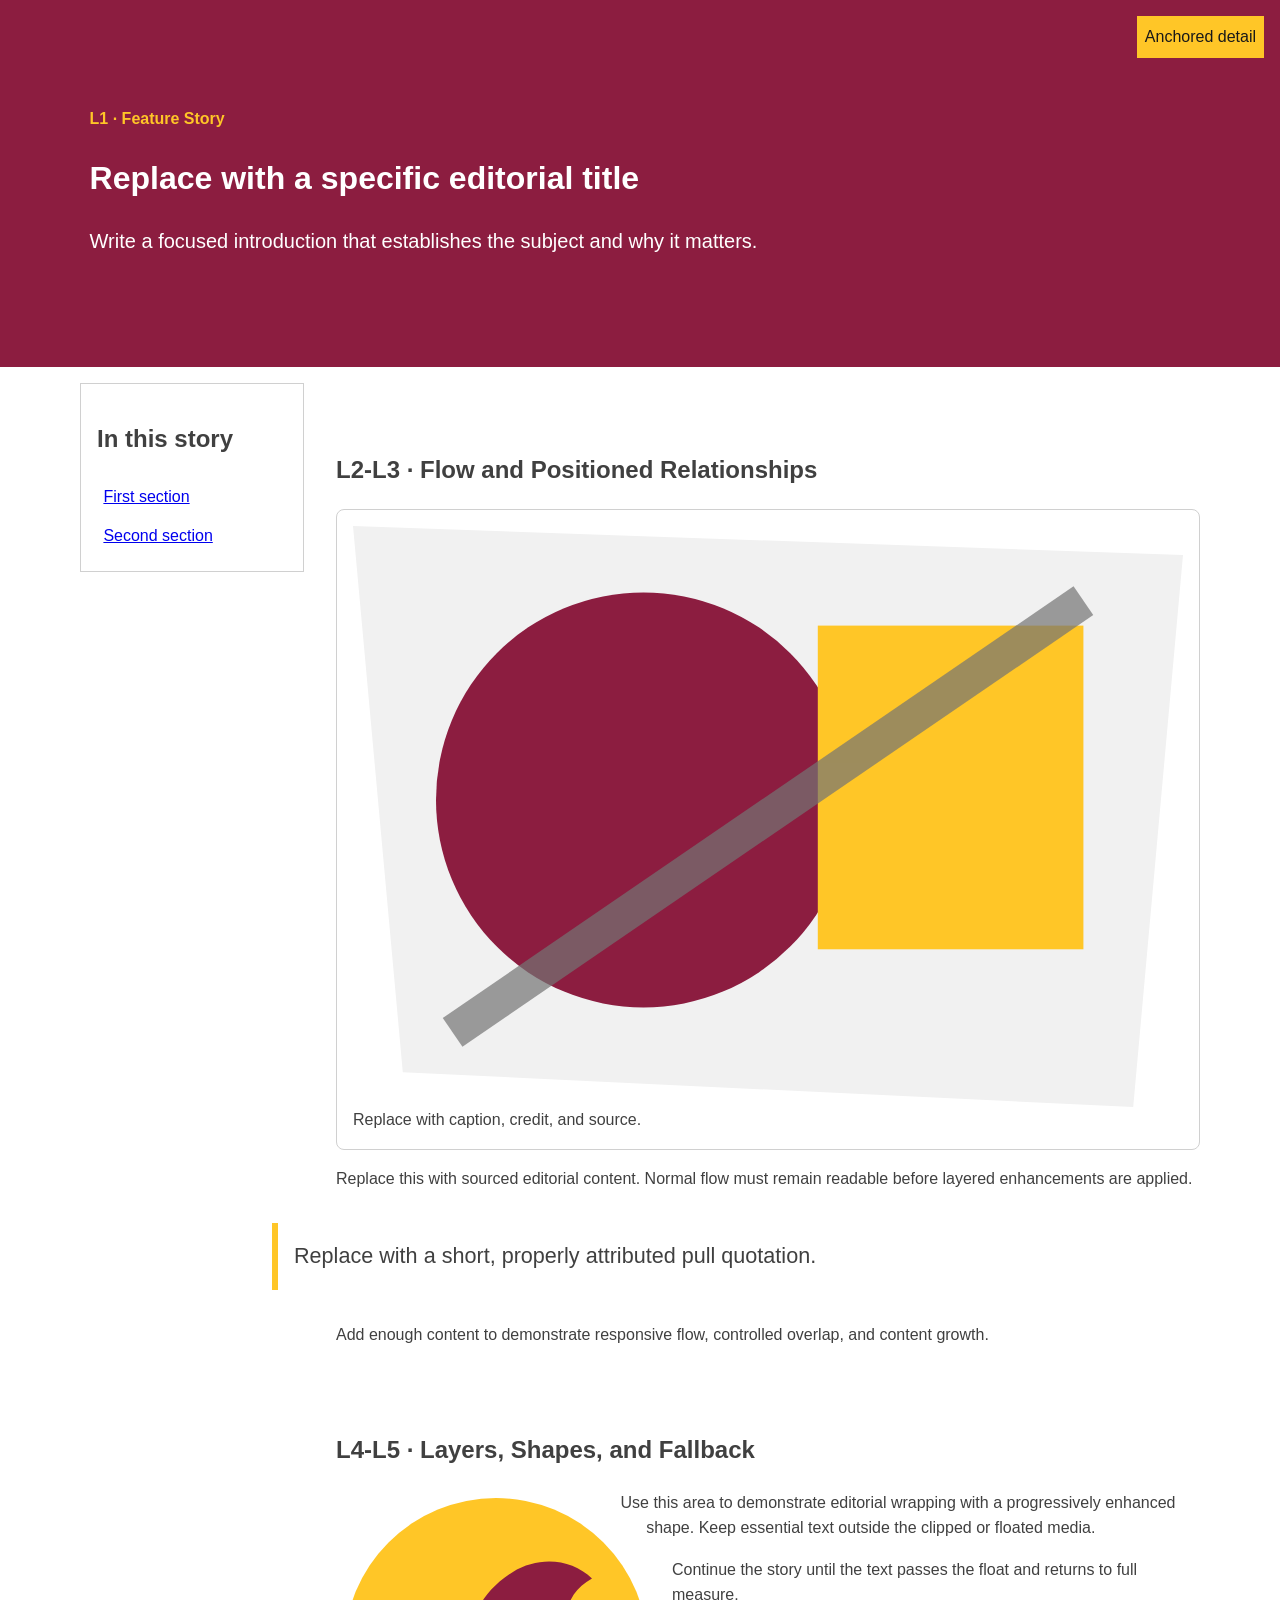
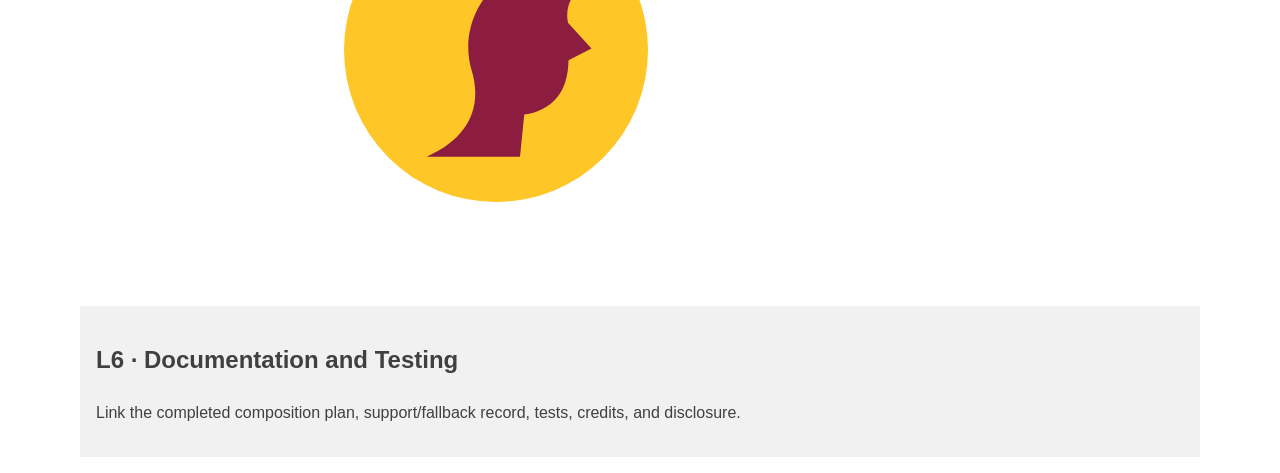
==== index.html @ 11657ce9 "initial build" ====
<!doctype html>
<html lang="en">
  <head>
    <meta charset="utf-8" />
    <meta name="viewport" content="width=device-width,initial-scale=1" />
    <title>Layered Feature Story</title>
    <link rel="stylesheet" href="styles.css" />
  </head>
  <body>
    <header class="feature-header">
      <p class="eyebrow">L1 · Feature Story</p>
      <h1>Replace with a specific editorial title</h1>
      <p class="lede">
        Write a focused introduction that establishes the subject and why it
        matters.
      </p>
      <span class="issue-badge">Anchored detail</span>
    </header>
    <main>
      <aside class="story-guide">
        <h2>In this story</h2>
        <a href="#section-one">First section</a>
        <a href="#section-two">Second section</a>
      </aside>
      <article>
        <section id="section-one">
          <h2>L2-L3 · Flow and Positioned Relationships</h2>
          <figure class="feature-figure">
            <img
              src="feature.svg"
              alt="Replace with a contextual alternative"
              width="1000"
              height="700"
            />
            <figcaption>Replace with caption, credit, and source.</figcaption>
          </figure>
          <p>
            Replace this with sourced editorial content. Normal flow must remain
            readable before layered enhancements are applied.
          </p>
          <blockquote class="pull-quote">
            Replace with a short, properly attributed pull quotation.
          </blockquote>
          <p>
            Add enough content to demonstrate responsive flow, controlled
            overlap, and content growth.
          </p>
        </section>
        <section id="section-two">
          <h2>L4-L5 · Layers, Shapes, and Fallback</h2>
          <img
            class="shape-portrait"
            src="portrait.svg"
            alt="Replace with a contextual alternative"
            width="600"
            height="600"
          />
          <p>
            Use this area to demonstrate editorial wrapping with a progressively
            enhanced shape. Keep essential text outside the clipped or floated
            media.
          </p>
          <p>
            Continue the story until the text passes the float and returns to
            full measure.
          </p>
        </section>
      </article>
      <section class="documentation">
        <h2>L6 · Documentation and Testing</h2>
        <p>
          Link the completed composition plan, support/fallback record, tests,
          credits, and disclosure.
        </p>
      </section>
    </main>
  </body>
</html>
---- styles.css ----
:root {
  --color-text: #404040;
  --color-surface: #fff;
  --color-action: #8c1d40;
  --color-accent: #ffc627;
  --color-border: #d0d0d0;
  --color-muted: #5c6670;
  --space-3: 1rem;
  --radius: 0.5rem;
  --measure: 68ch;
  --layer-base: 0;
  --layer-raised: 10;
  --layer-sticky: 20;
  --layer-overlay: 30;
}
*,
*::before,
*::after {
  box-sizing: border-box;
}
html {
  scroll-behavior: smooth;
}
body {
  margin: 0;
  color: var(--color-text);
  background: var(--color-surface);
  font-family: Arial, sans-serif;
  line-height: 1.6;
}
.feature-header {
  position: relative;
  padding: clamp(2rem, 7vw, 6rem);
  background: var(--color-action);
  color: #fff;
}
.eyebrow {
  color: var(--color-accent);
  font-weight: 700;
}
.lede {
  max-width: var(--measure);
  font-size: 1.25rem;
}
.issue-badge {
  position: absolute;
  inset-block-start: 1rem;
  inset-inline-end: 1rem;
  padding: 0.5rem;
  background: var(--color-accent);
  color: #191919;
}
main {
  display: grid;
  gap: 2rem;
  max-width: 72rem;
  margin: auto;
  padding: var(--space-3);
}
article {
  min-width: 0;
}
article section {
  display: flow-root;
  margin-block: 3rem;
  scroll-margin-block-start: 6rem;
}
.story-guide {
  align-self: start;
  padding: 1rem;
  border: 1px solid var(--color-border);
}
.story-guide a {
  display: block;
  padding: 0.4rem;
}
.feature-figure {
  position: relative;
  margin: 0;
  padding: 1rem;
  border: 1px solid var(--color-border);
  border-radius: var(--radius);
}
img {
  display: block;
  max-width: 100%;
  height: auto;
}
.pull-quote {
  margin: 2rem 0;
  padding: 1rem;
  border-inline-start: 0.4rem solid var(--color-accent);
  font-size: 1.35rem;
}
.shape-portrait {
  width: min(45%, 20rem);
  margin: 0 1rem 1rem 0;
  border-radius: 50%;
}
.documentation {
  grid-column: 1/-1;
  padding: 1rem;
  background: #f1f1f1;
}
@media (min-width: 52rem) {
  main {
    grid-template-columns: 14rem 1fr;
  }
  .story-guide {
    position: sticky;
    inset-block-start: 1rem;
    z-index: var(--layer-sticky);
  }
  .pull-quote {
    position: relative;
    z-index: var(--layer-raised);
    margin-inline-start: -4rem;
    background: var(--color-surface);
  }
  @supports (shape-outside: circle(50%)) {
    .shape-portrait {
      float: inline-start;
      shape-outside: circle(50%);
      shape-margin: 1rem;
    }
  }
}
@supports (clip-path: polygon(0 0)) {
  .feature-figure img {
    clip-path: polygon(0 0, 100% 5%, 94% 100%, 6% 94%);
  }
}
:focus-visible {
  outline: 0.2rem solid var(--color-accent);
  outline-offset: 0.2rem;
}
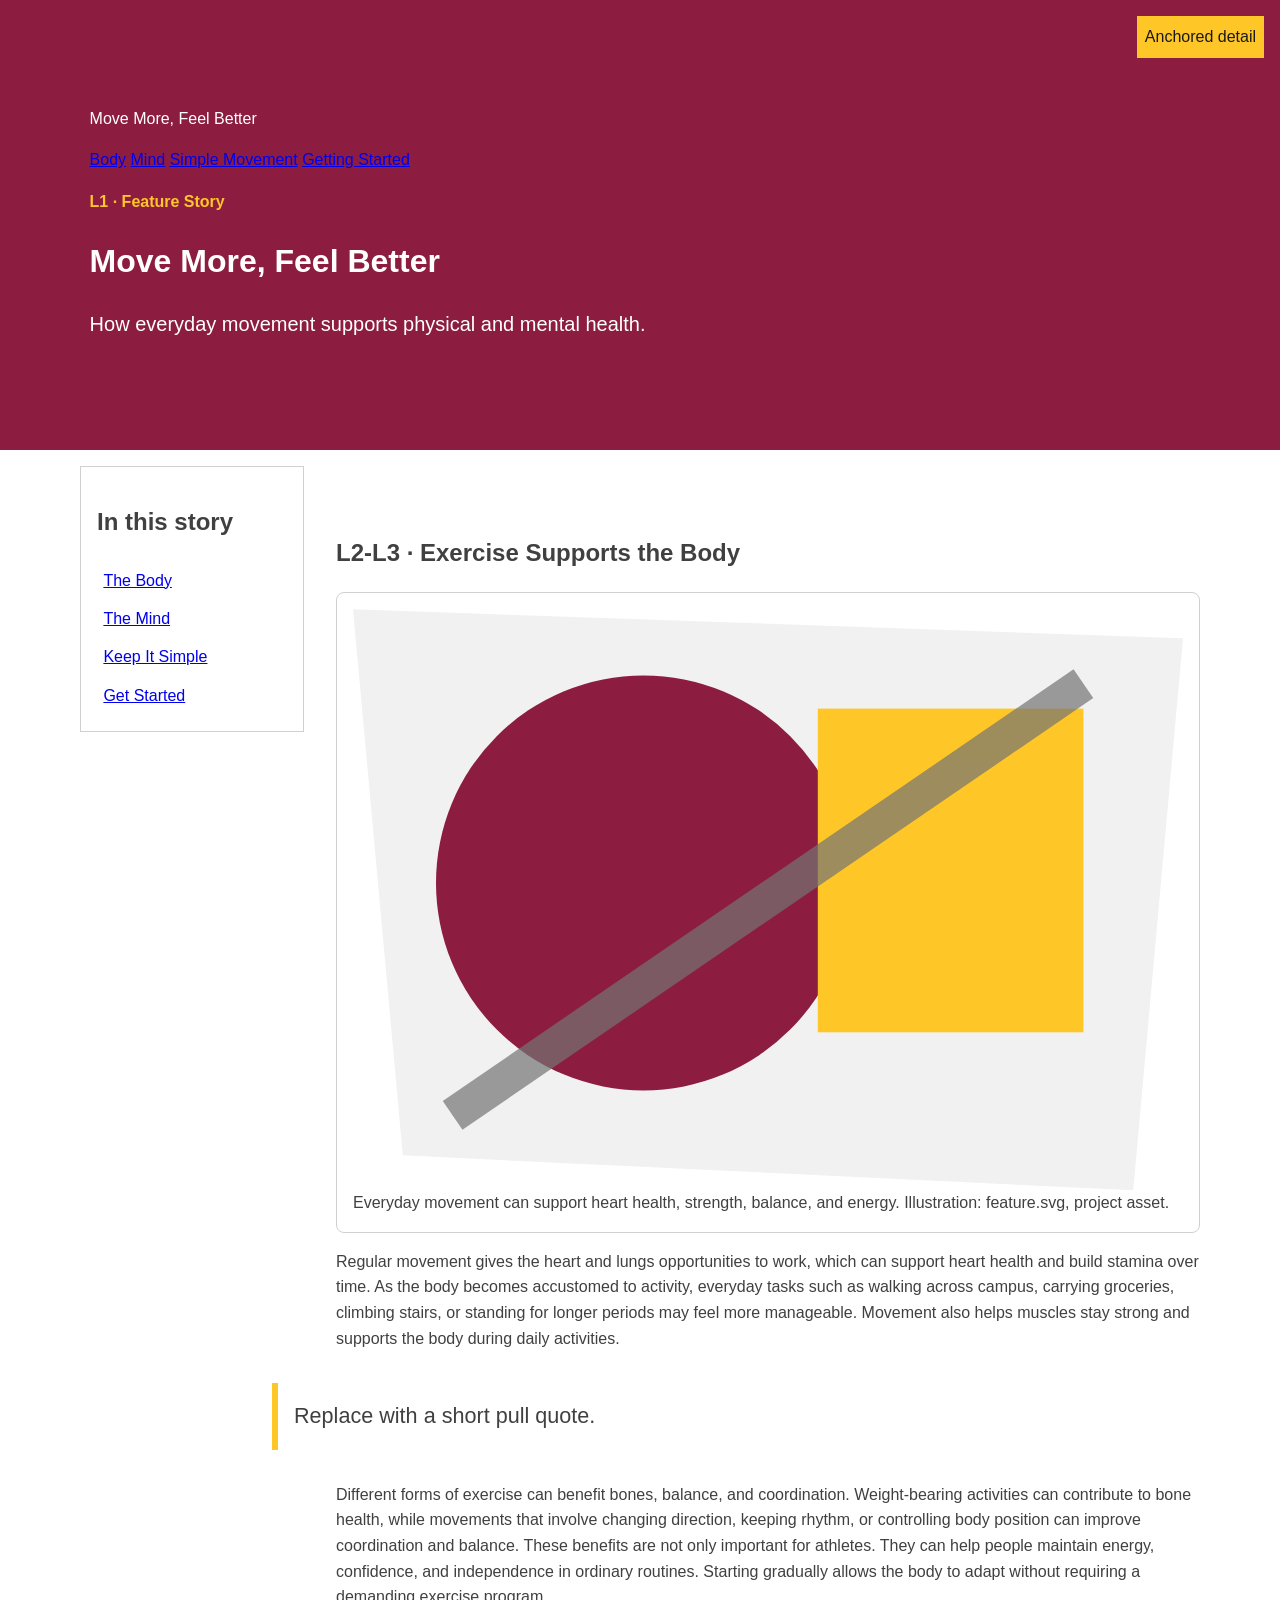
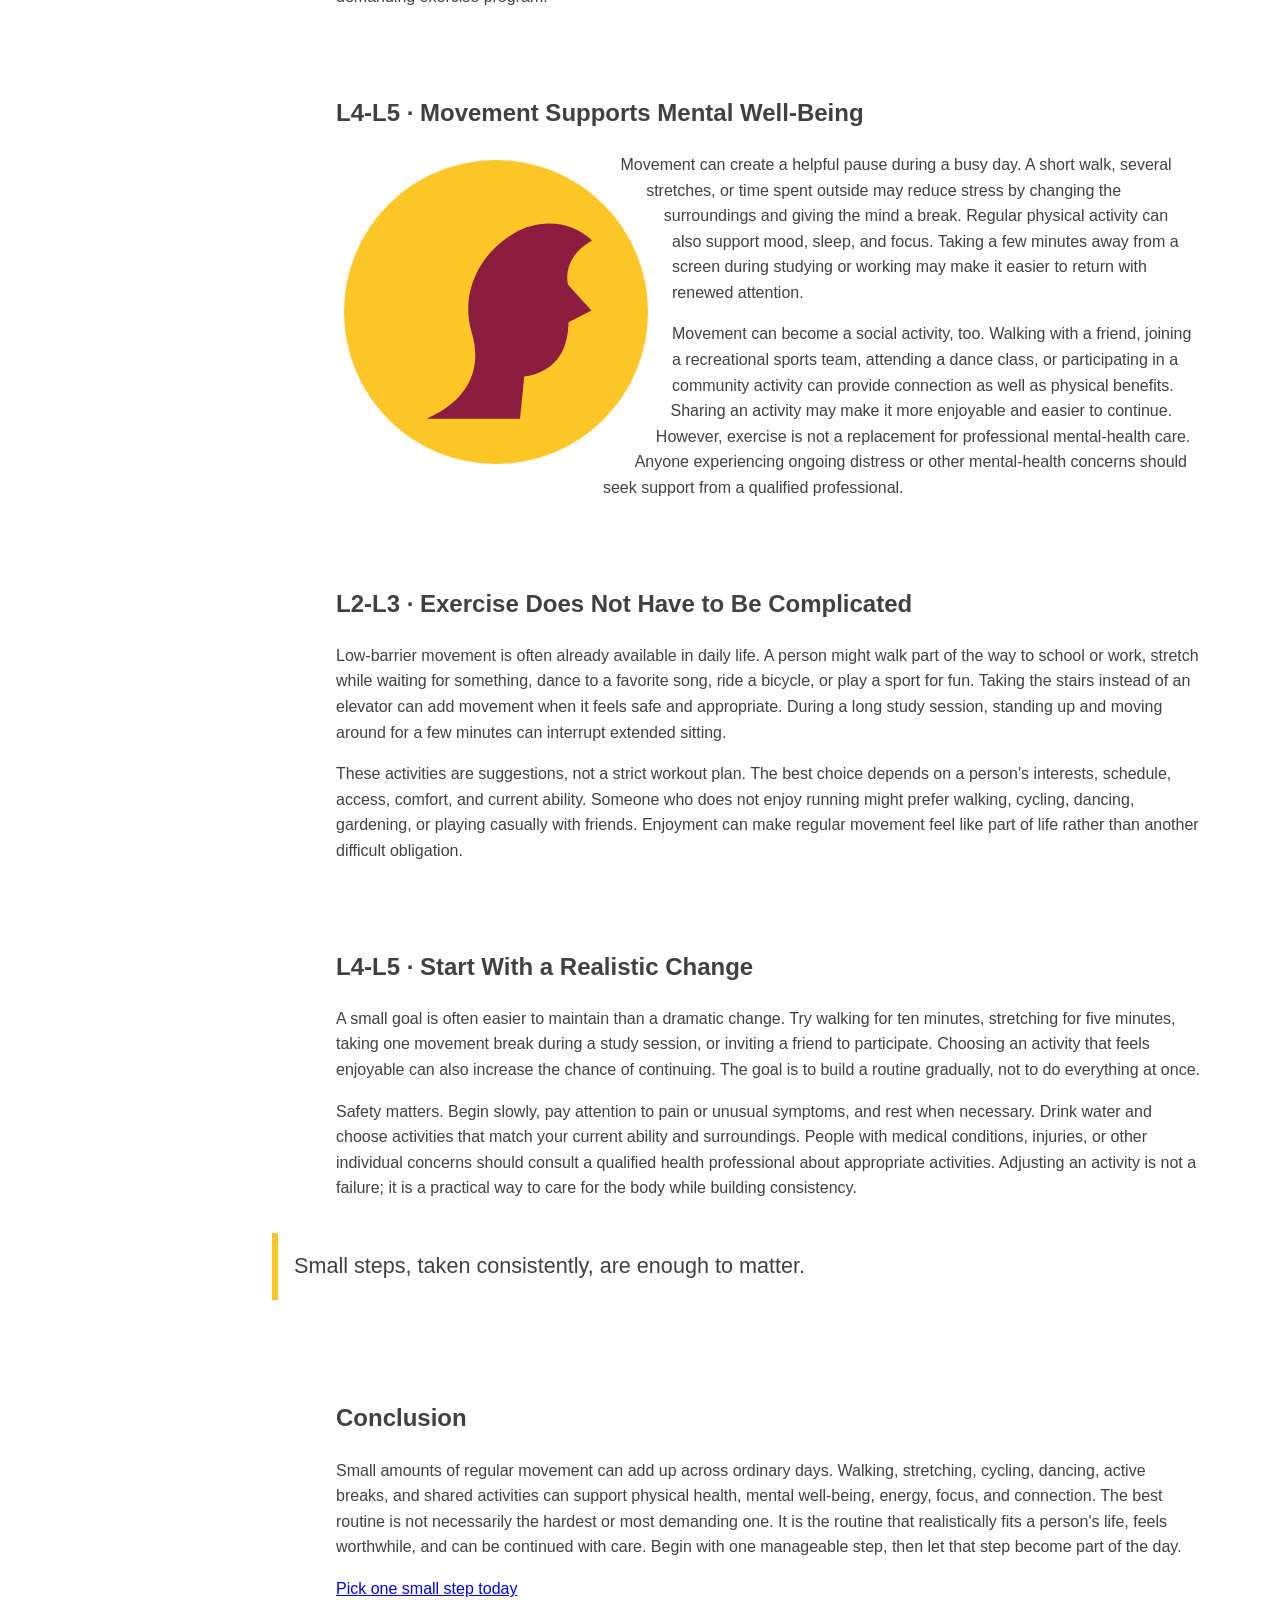
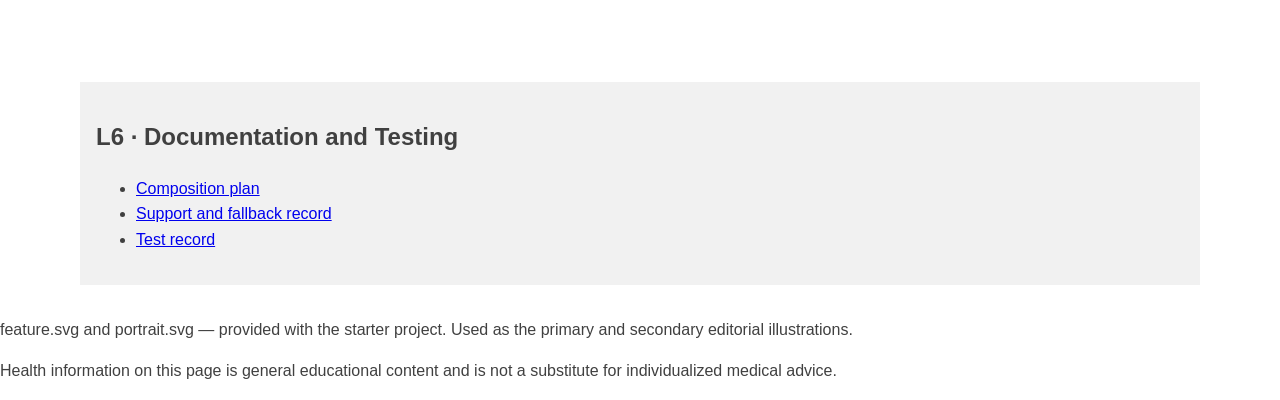
==== commit 64031cdd: "Update index.html" ====
--- a/index.html
+++ b/index.html
@@ -8,71 +8,195 @@
   </head>
   <body>
     <header class="feature-header">
+      <div class="site-header">
+        <p class="site-name">Move More, Feel Better</p>
+
+        <nav aria-label="Story sections">
+          <a href="#section-body">Body</a>
+          <a href="#section-mind">Mind</a>
+          <a href="#section-simple">Simple Movement</a>
+          <a href="#section-start">Getting Started</a>
+        </nav>
+      </div>
+
       <p class="eyebrow">L1 · Feature Story</p>
-      <h1>Replace with a specific editorial title</h1>
+      <h1>Move More, Feel Better</h1>
       <p class="lede">
-        Write a focused introduction that establishes the subject and why it
-        matters.
+        How everyday movement supports physical and mental health.
       </p>
-      <span class="issue-badge">Anchored detail</span>
+      <span class="issue-badge hero-stamp">Anchored detail</span>
     </header>
+
     <main>
       <aside class="story-guide">
         <h2>In this story</h2>
-        <a href="#section-one">First section</a>
-        <a href="#section-two">Second section</a>
+        <a href="#section-body">The Body</a>
+        <a href="#section-mind">The Mind</a>
+        <a href="#section-simple">Keep It Simple</a>
+        <a href="#section-start">Get Started</a>
       </aside>
+    
       <article>
-        <section id="section-one">
-          <h2>L2-L3 · Flow and Positioned Relationships</h2>
+        <section id="section-body" class="story-section">
+          <h2>L2-L3 · Exercise Supports the Body</h2>
+
           <figure class="feature-figure">
             <img
               src="feature.svg"
-              alt="Replace with a contextual alternative"
-              width="1000"
-              height="700"
+              alt="Illustration representing everyday movement and physical activity"
             />
-            <figcaption>Replace with caption, credit, and source.</figcaption>
+            <figcaption>
+              Everyday movement can support heart health, strength, balance, and
+              energy. Illustration: feature.svg, project asset.
+            </figcaption>
           </figure>
-          <p>
-            Replace this with sourced editorial content. Normal flow must remain
-            readable before layered enhancements are applied.
-          </p>
+
+          <p>
+            Regular movement gives the heart and lungs opportunities to work,
+            which can support heart health and build stamina over time. As the
+            body becomes accustomed to activity, everyday tasks such as walking
+            across campus, carrying groceries, climbing stairs, or standing for
+            longer periods may feel more manageable. Movement also helps muscles
+            stay strong and supports the body during daily activities.
+          </p>
+
           <blockquote class="pull-quote">
-            Replace with a short, properly attributed pull quotation.
+            Replace with a short pull quote.
           </blockquote>
-          <p>
-            Add enough content to demonstrate responsive flow, controlled
-            overlap, and content growth.
-          </p>
-        </section>
-        <section id="section-two">
-          <h2>L4-L5 · Layers, Shapes, and Fallback</h2>
+
+          <p>
+            Different forms of exercise can benefit bones, balance, and
+            coordination. Weight-bearing activities can contribute to bone
+            health, while movements that involve changing direction, keeping
+            rhythm, or controlling body position can improve coordination and
+            balance. These benefits are not only important for athletes. They
+            can help people maintain energy, confidence, and independence in
+            ordinary routines. Starting gradually allows the body to adapt
+            without requiring a demanding exercise program.
+          </p>
+        </section>
+
+        <section id="section-mind" class="story-section">
+          <h2>L4-L5 · Movement Supports Mental Well-Being</h2>
+
           <img
             class="shape-portrait"
             src="portrait.svg"
-            alt="Replace with a contextual alternative"
+            alt="Abstract profile silhouette representing focus and well-being."
             width="600"
             height="600"
           />
-          <p>
-            Use this area to demonstrate editorial wrapping with a progressively
-            enhanced shape. Keep essential text outside the clipped or floated
-            media.
-          </p>
-          <p>
-            Continue the story until the text passes the float and returns to
-            full measure.
-          </p>
+
+          <p>
+            Movement can create a helpful pause during a busy day. A short walk,
+            several stretches, or time spent outside may reduce stress by
+            changing the surroundings and giving the mind a break. Regular
+            physical activity can also support mood, sleep, and focus. Taking a
+            few minutes away from a screen during studying or working may make
+            it easier to return with renewed attention.
+          </p>
+
+          <p>
+            Movement can become a social activity, too. Walking with a friend,
+            joining a recreational sports team, attending a dance class, or
+            participating in a community activity can provide connection as well
+            as physical benefits. Sharing an activity may make it more enjoyable
+            and easier to continue. However, exercise is not a replacement for
+            professional mental-health care. Anyone experiencing ongoing
+            distress or other mental-health concerns should seek support from a
+            qualified professional.
+          </p>
+        </section>
+
+        <section id="section-simple" class="story-section">
+          <h2>L2-L3 · Exercise Does Not Have to Be Complicated</h2>
+
+          <p>
+            Low-barrier movement is often already available in daily life. A
+            person might walk part of the way to school or work, stretch while
+            waiting for something, dance to a favorite song, ride a bicycle, or
+            play a sport for fun. Taking the stairs instead of an elevator can
+            add movement when it feels safe and appropriate. During a long study
+            session, standing up and moving around for a few minutes can
+            interrupt extended sitting.
+          </p>
+
+          <p>
+            These activities are suggestions, not a strict workout plan. The
+            best choice depends on a person's interests, schedule, access,
+            comfort, and current ability. Someone who does not enjoy running
+            might prefer walking, cycling, dancing, gardening, or playing
+            casually with friends. Enjoyment can make regular movement feel like
+            part of life rather than another difficult obligation.
+          </p>
+        </section>
+
+        <section id="section-start" class="story-section image-frame">
+          <h2>L4-L5 · Start With a Realistic Change</h2>
+
+          <p>
+            A small goal is often easier to maintain than a dramatic change. Try
+            walking for ten minutes, stretching for five minutes, taking one
+            movement break during a study session, or inviting a friend to
+            participate. Choosing an activity that feels enjoyable can also
+            increase the chance of continuing. The goal is to build a routine
+            gradually, not to do everything at once.
+          </p>
+
+          <p>
+            Safety matters. Begin slowly, pay attention to pain or unusual
+            symptoms, and rest when necessary. Drink water and choose activities
+            that match your current ability and surroundings. People with
+            medical conditions, injuries, or other individual concerns should
+            consult a qualified health professional about appropriate
+            activities. Adjusting an activity is not a failure; it is a
+            practical way to care for the body while building consistency.
+          </p>
+
+          <blockquote class="pull-quote overlap-quote">
+            Small steps, taken consistently, are enough to matter.
+          </blockquote>
+        </section>
+
+        <section class="action-panel">
+          <h2>Conclusion</h2>
+
+          <p>
+            Small amounts of regular movement can add up across ordinary days.
+            Walking, stretching, cycling, dancing, active breaks, and shared
+            activities can support physical health, mental well-being, energy,
+            focus, and connection. The best routine is not necessarily the
+            hardest or most demanding one. It is the routine that realistically
+            fits a person's life, feels worthwhile, and can be continued with
+            care. Begin with one manageable step, then let that step become part
+            of the day.
+          </p>
+
+          <a href="#section-body" class="cta-link">Pick one small step today</a>
         </section>
       </article>
       <section class="documentation">
         <h2>L6 · Documentation and Testing</h2>
-        <p>
-          Link the completed composition plan, support/fallback record, tests,
-          credits, and disclosure.
-        </p>
+        <ul>
+          <li><a href="composition-plan.html">Composition plan</a></li>
+          <li>
+            <a href="support-fallback-record.html"
+              >Support and fallback record</a
+            >
+          </li>
+          <li><a href="test-record.html">Test record</a></li>
+        </ul>
       </section>
     </main>
+    <footer class="site-footer">
+      <p>
+        feature.svg and portrait.svg — provided with the starter project. Used
+        as the primary and secondary editorial illustrations.
+      </p>
+      <p>
+        Health information on this page is general educational content and is
+        not a substitute for individualized medical advice.
+      </p>
+    </footer>
   </body>
 </html>
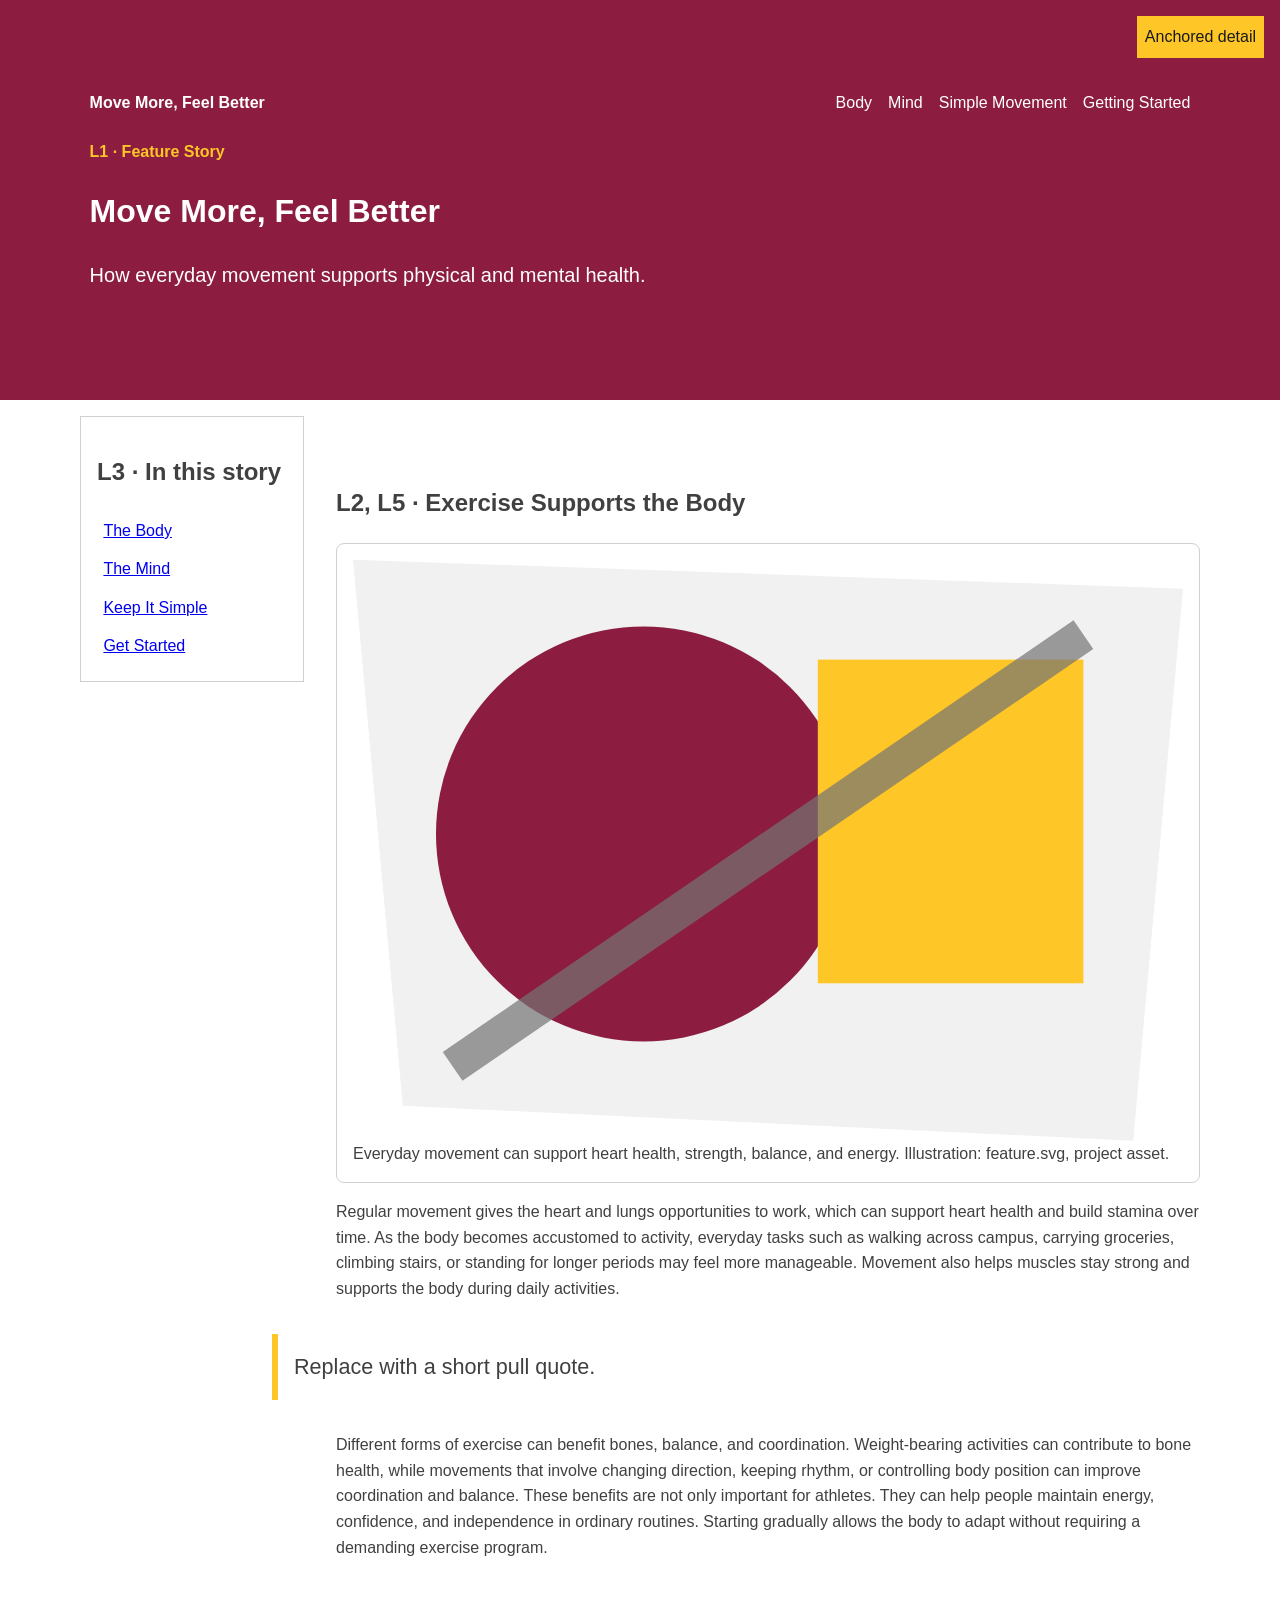
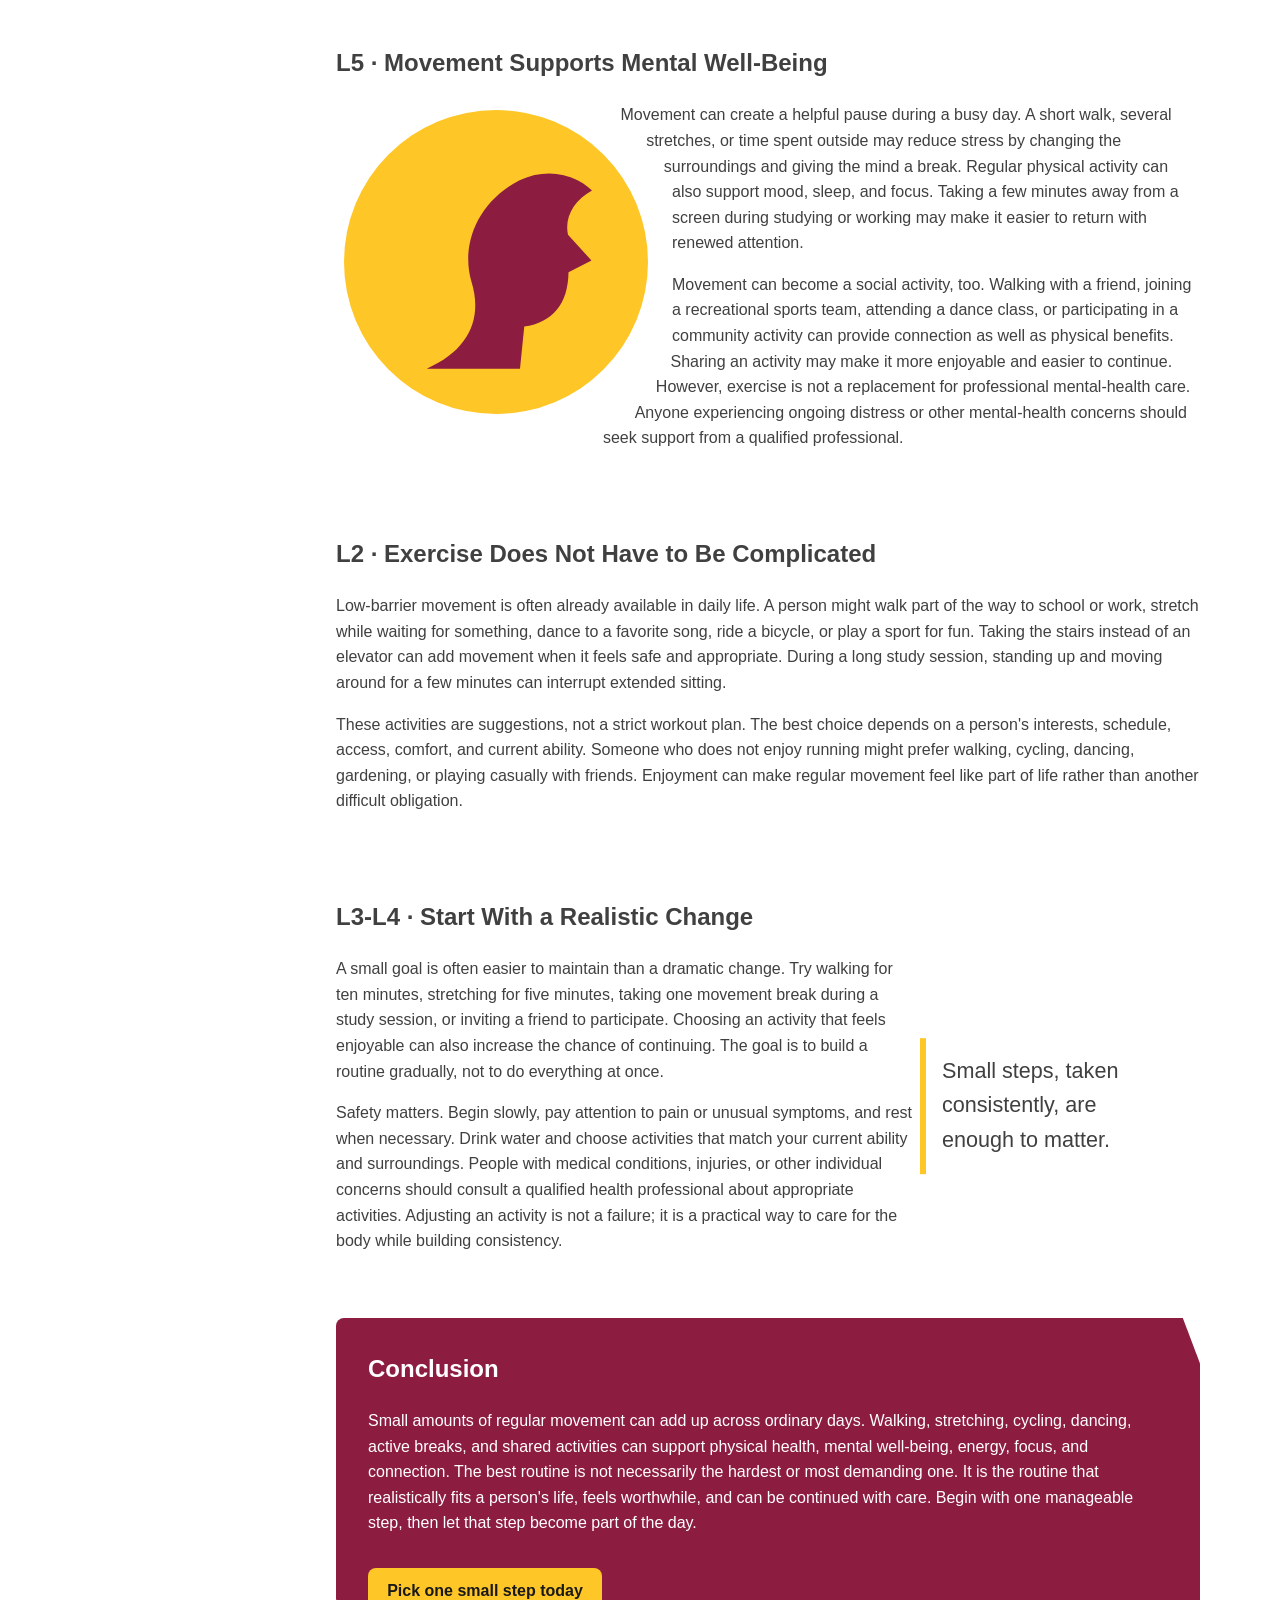
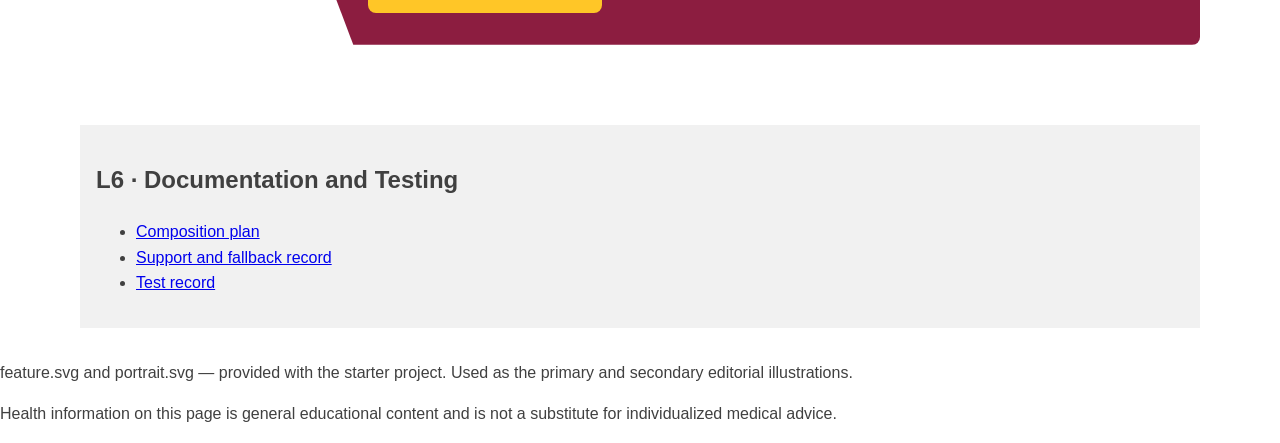
==== commit 7eea751a: "update composition-plan" ====
--- a/index.html
+++ b/index.html
@@ -29,7 +29,7 @@
 
     <main>
       <aside class="story-guide">
-        <h2>In this story</h2>
+        <h2>L3 · In this story</h2>
         <a href="#section-body">The Body</a>
         <a href="#section-mind">The Mind</a>
         <a href="#section-simple">Keep It Simple</a>
@@ -38,7 +38,7 @@
     
       <article>
         <section id="section-body" class="story-section">
-          <h2>L2-L3 · Exercise Supports the Body</h2>
+          <h2>L2, L5 · Exercise Supports the Body</h2>
 
           <figure class="feature-figure">
             <img
@@ -77,7 +77,7 @@
         </section>
 
         <section id="section-mind" class="story-section">
-          <h2>L4-L5 · Movement Supports Mental Well-Being</h2>
+          <h2>L5 · Movement Supports Mental Well-Being</h2>
 
           <img
             class="shape-portrait"
@@ -109,7 +109,7 @@
         </section>
 
         <section id="section-simple" class="story-section">
-          <h2>L2-L3 · Exercise Does Not Have to Be Complicated</h2>
+          <h2>L2 · Exercise Does Not Have to Be Complicated</h2>
 
           <p>
             Low-barrier movement is often already available in daily life. A
@@ -132,7 +132,7 @@
         </section>
 
         <section id="section-start" class="story-section image-frame">
-          <h2>L4-L5 · Start With a Realistic Change</h2>
+          <h2>L3-L4 · Start With a Realistic Change</h2>
 
           <p>
             A small goal is often easier to maintain than a dramatic change. Try
--- a/styles.css
+++ b/styles.css
@@ -9,9 +9,10 @@
   --radius: 0.5rem;
   --measure: 68ch;
   --layer-base: 0;
-  --layer-raised: 10;
-  --layer-sticky: 20;
-  --layer-overlay: 30;
+  --layer-content: 1;
+  --layer-decoration: 2;
+  --layer-anchored: 3;
+  --layer-focus: 4;
 }
 *,
 *::before,
@@ -33,6 +34,30 @@
   padding: clamp(2rem, 7vw, 6rem);
   background: var(--color-action);
   color: #fff;
+}
+.site-header {
+  display: flex;
+  flex-wrap: wrap;
+  align-items: center;
+  justify-content: space-between;
+  gap: 1rem;
+  margin-block-end: 1.5rem;
+}
+.site-header nav {
+  display: flex;
+  flex-wrap: wrap;
+  gap: 1rem;
+}
+.site-header nav a {
+  color: #fff;
+  text-decoration: none;
+}
+.site-header nav a:hover {
+  text-decoration: underline;
+}
+.site-name {
+  font-weight: 700;
+  margin: 0;
 }
 .eyebrow {
   color: var(--color-accent);
@@ -49,6 +74,7 @@
   padding: 0.5rem;
   background: var(--color-accent);
   color: #191919;
+   z-index: var(--layer-anchored);
 }
 main {
   display: grid;
@@ -81,6 +107,15 @@
   border: 1px solid var(--color-border);
   border-radius: var(--radius);
 }
+.image-frame {
+  position: relative;
+}
+.image-frame p {
+  padding-inline-end: 18rem;
+}
+.overlap-quote {
+  margin: 2rem 0;
+}
 img {
   display: block;
   max-width: 100%;
@@ -102,6 +137,26 @@
   padding: 1rem;
   background: #f1f1f1;
 }
+.action-panel {
+  margin: 3rem 0;
+  padding: 2rem;
+  border-radius: var(--radius);
+  background: var(--color-action);
+  color: #fff;
+}
+.action-panel h2 {
+  margin-block-start: 0;
+}
+.cta-link {
+  display: inline-block;
+  margin-block-start: 1rem;
+  padding: 0.6rem 1.2rem;
+  border-radius: var(--radius);
+  background: var(--color-accent);
+  color: #191919;
+  text-decoration: none;
+  font-weight: 700;
+}
 @media (min-width: 52rem) {
   main {
     grid-template-columns: 14rem 1fr;
@@ -109,13 +164,25 @@
   .story-guide {
     position: sticky;
     inset-block-start: 1rem;
-    z-index: var(--layer-sticky);
+    z-index: var(--layer-anchored);
   }
   .pull-quote {
     position: relative;
-    z-index: var(--layer-raised);
+    z-index: var(--layer-anchored);
     margin-inline-start: -4rem;
     background: var(--color-surface);
+  }
+  .overlap-quote {
+    position: absolute;
+    right: 1.5rem;
+    top: 50%;
+    transform: translateY(-50%);
+    z-index: var(--layer-anchored);
+    max-width: 16rem;
+    background: var(--color-surface);
+  }
+  .image-frame p {
+    padding-inline-end: 18rem;
   }
   @supports (shape-outside: circle(50%)) {
     .shape-portrait {
@@ -129,6 +196,9 @@
   .feature-figure img {
     clip-path: polygon(0 0, 100% 5%, 94% 100%, 6% 94%);
   }
+  .action-panel {
+    clip-path: polygon(0 0, 98% 0, 100% 14%, 100% 100%, 2% 100%, 0 86%);
+  }
 }
 :focus-visible {
   outline: 0.2rem solid var(--color-accent);
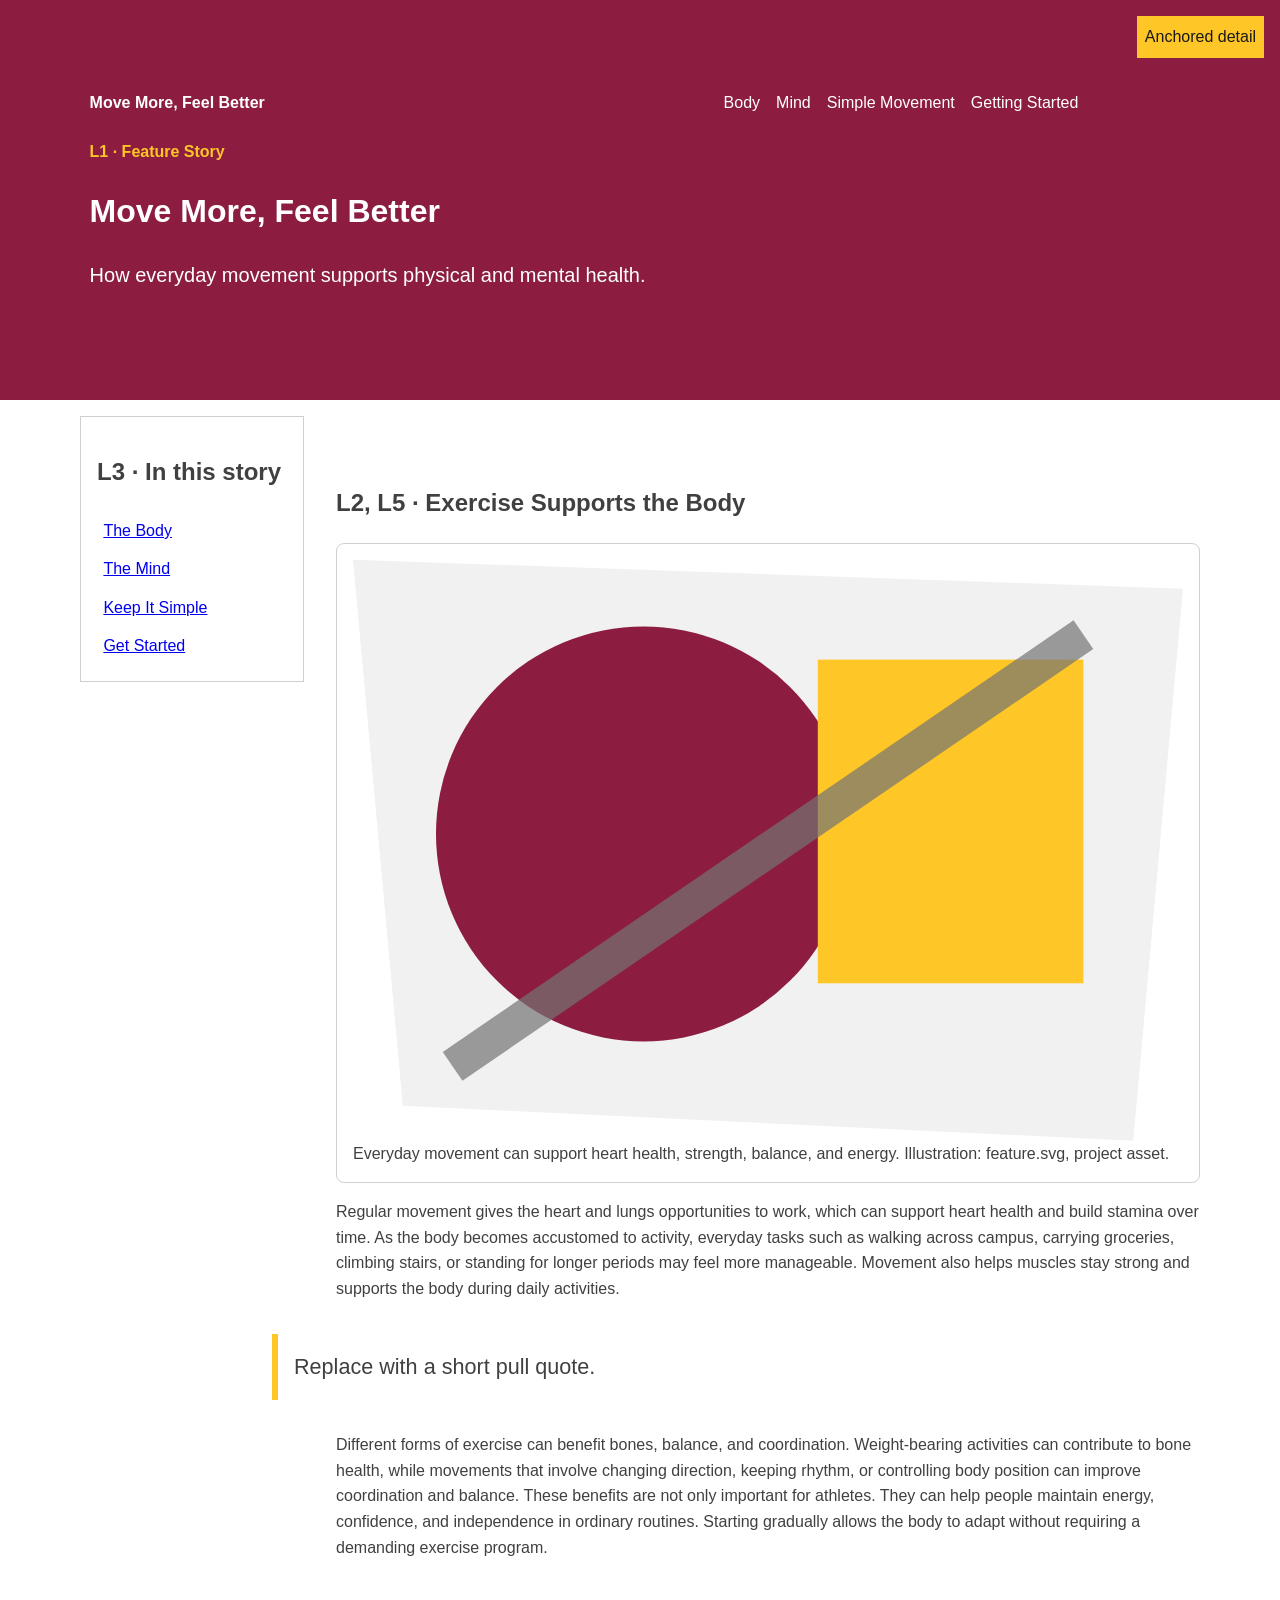
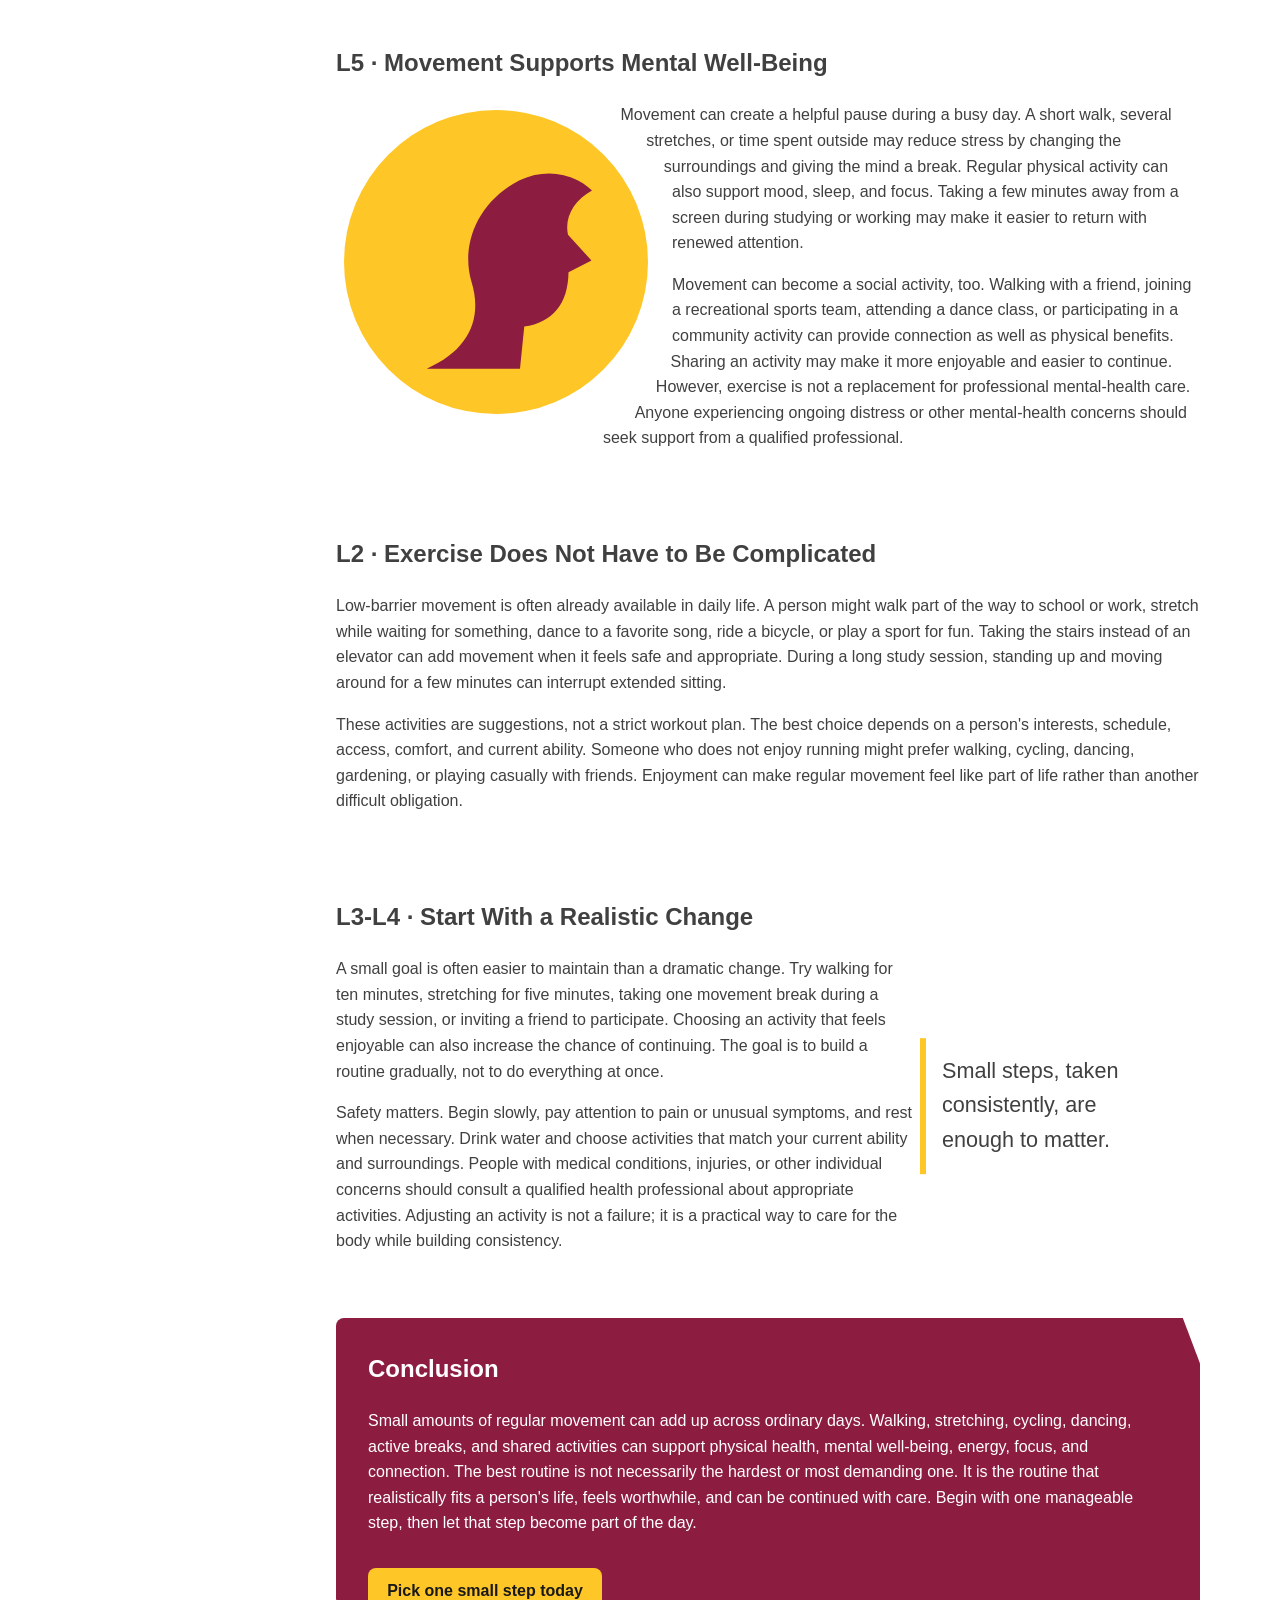
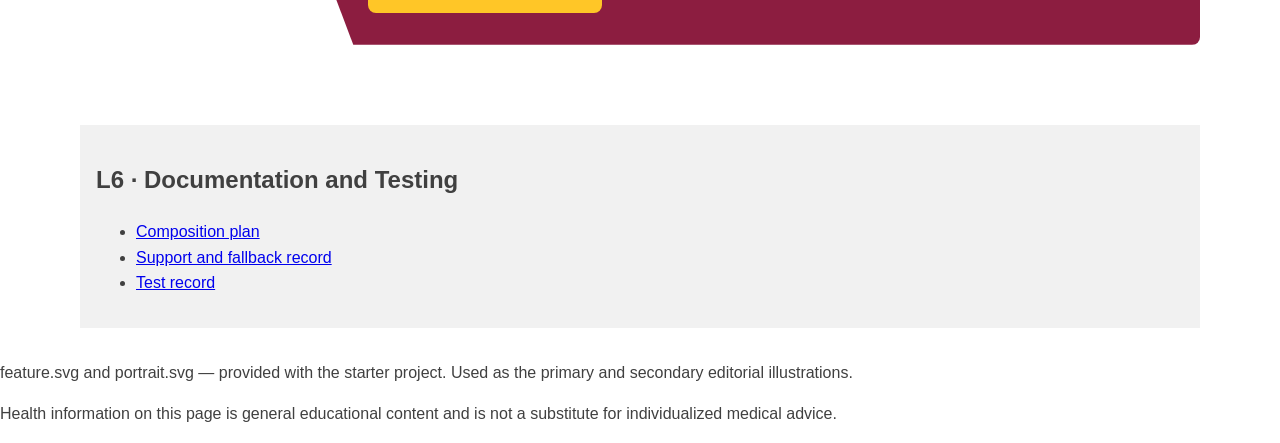
==== commit a54002cb: "screen shots and testing" ====
--- a/index.html
+++ b/index.html
@@ -35,7 +35,7 @@
         <a href="#section-simple">Keep It Simple</a>
         <a href="#section-start">Get Started</a>
       </aside>
-    
+
       <article>
         <section id="section-body" class="story-section">
           <h2>L2, L5 · Exercise Supports the Body</h2>
--- a/styles.css
+++ b/styles.css
@@ -42,6 +42,7 @@
   justify-content: space-between;
   gap: 1rem;
   margin-block-end: 1.5rem;
+  padding-inline-end: 7rem;
 }
 .site-header nav {
   display: flex;
@@ -74,7 +75,8 @@
   padding: 0.5rem;
   background: var(--color-accent);
   color: #191919;
-   z-index: var(--layer-anchored);
+  z-index: var(--layer-anchored);
+  pointer-events: none;
 }
 main {
   display: grid;
